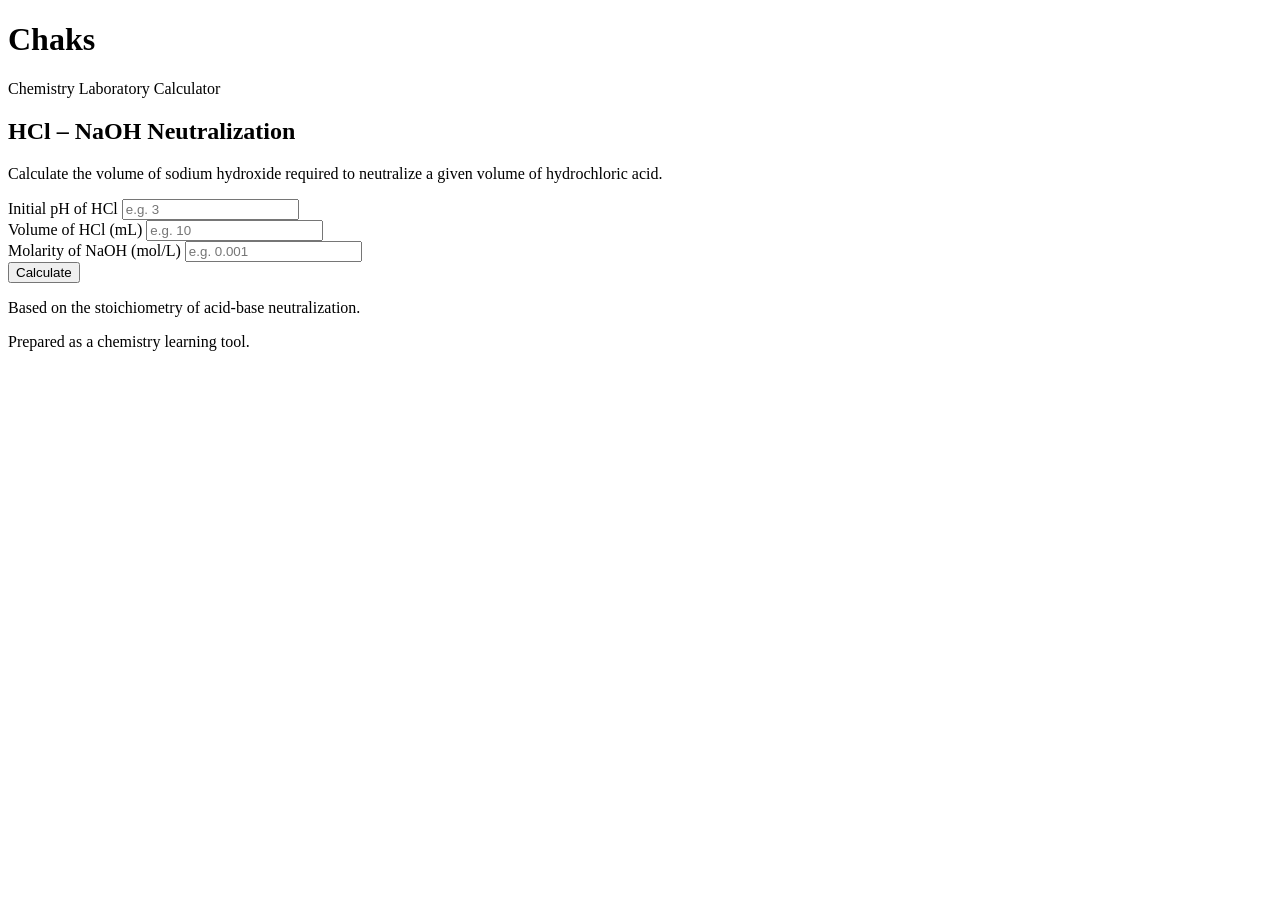
==== chaks/index.html @ a98084fc "Create index.html" ====
<!DOCTYPE html>
<html lang="en">

<head>
    <meta charset="UTF-8">
    <meta name="viewport"
          content="width=device-width, initial-scale=1.0">

    <title>Chaks | Neutralization Calculator</title>

    <link rel="stylesheet" href="style.css">
</head>

<body>

    <header>
        <h1>Chaks</h1>
        <p>Chemistry Laboratory Calculator</p>
    </header>

    <main>

        <h2>HCl – NaOH Neutralization</h2>

        <p class="intro">
            Calculate the volume of sodium hydroxide
            required to neutralize a given volume
            of hydrochloric acid.
        </p>

        <div class="input-group">
            <label for="ph">Initial pH of HCl</label>
            <input type="number" id="ph"
                   min="0" max="14" step="any"
                   placeholder="e.g. 3">
        </div>

        <div class="input-group">
            <label for="volume">Volume of HCl (mL)</label>
            <input type="number" id="volume"
                   min="0" step="any"
                   placeholder="e.g. 10">
        </div>

        <div class="input-group">
            <label for="molarity">Molarity of NaOH (mol/L)</label>
            <input type="number" id="molarity"
                   min="0" step="any"
                   placeholder="e.g. 0.001">
        </div>

        <button onclick="calculate()">
            Calculate
        </button>

        <div id="result" class="result"></div>

        <footer>
            <p>
                Based on the stoichiometry of
                acid-base neutralization.
            </p>
            <p>Prepared as a chemistry learning tool.</p>
        </footer>

    </main>

    <script src="script.js"></script>

</body>
</html>
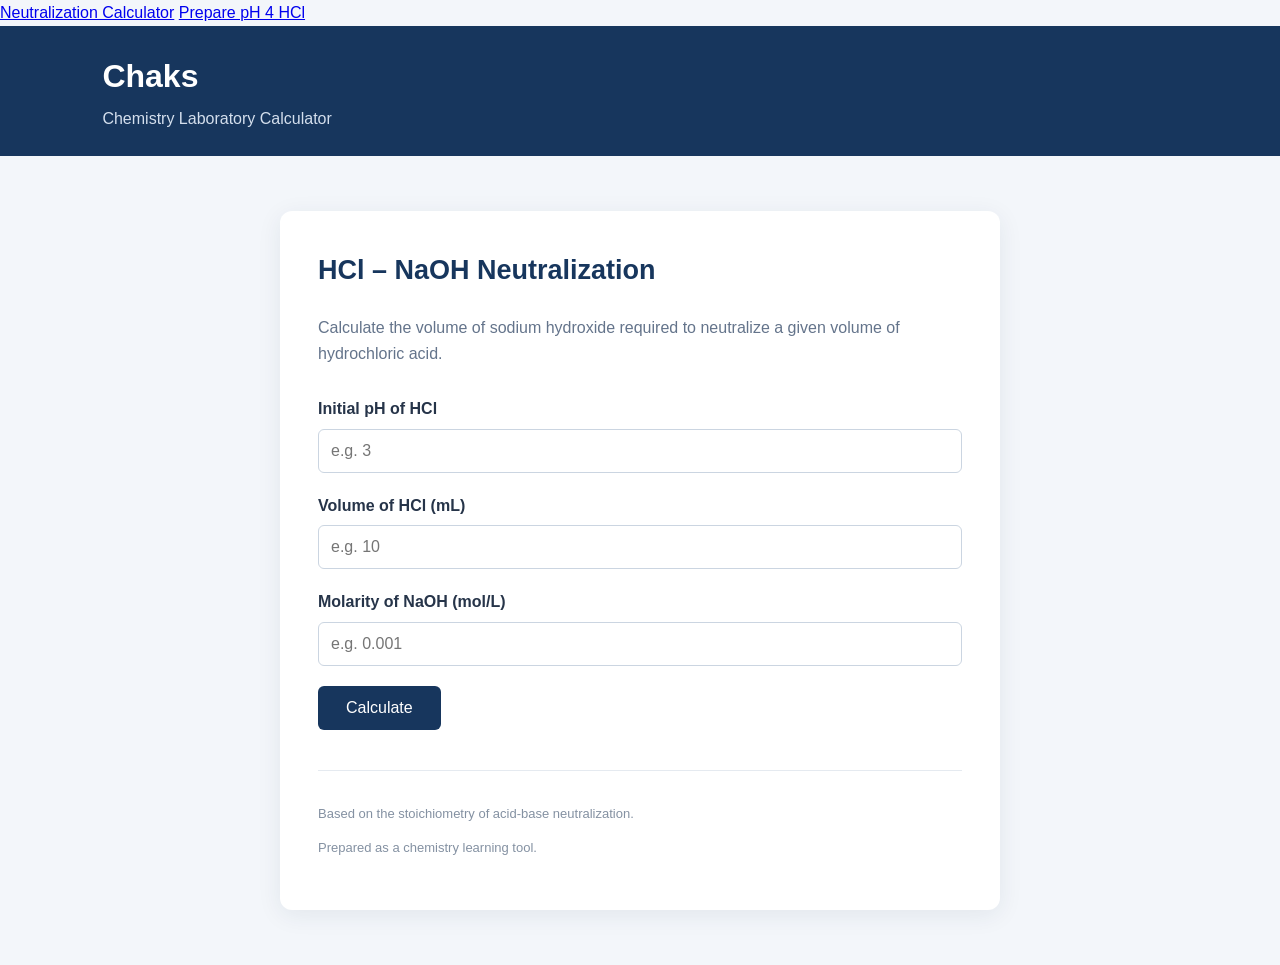
==== commit 33c63eed: "Update index.html" ====
--- a/chaks/index.html
+++ b/chaks/index.html
@@ -1,7 +1,10 @@
 
 <!DOCTYPE html>
 <html lang="en">
-
+<div class="tool-links">
+    <a href="index.html">Neutralization Calculator</a>
+    <a href="prepare-hcl.html">Prepare pH 4 HCl</a>
+</div>
 <head>
     <meta charset="UTF-8">
     <meta name="viewport"
--- a/chaks/style.css
+++ b/chaks/style.css
@@ -0,0 +1,122 @@
+
+* {
+    box-sizing: border-box;
+}
+
+body {
+    margin: 0;
+    font-family: -apple-system, BlinkMacSystemFont,
+                 "Segoe UI", sans-serif;
+    background: #f3f6fa;
+    color: #263449;
+    line-height: 1.6;
+}
+
+header {
+    background: #17365d;
+    color: white;
+    padding: 25px 8%;
+}
+
+header h1 {
+    margin: 0;
+    font-size: 32px;
+}
+
+header p {
+    margin: 4px 0 0;
+    color: #d4dfed;
+}
+
+main {
+    max-width: 720px;
+    margin: 55px auto;
+    padding: 38px;
+    background: white;
+    border-radius: 12px;
+    box-shadow: 0 5px 24px rgba(20, 45, 75, 0.08);
+}
+
+h2 {
+    color: #17365d;
+    font-size: 27px;
+    margin-top: 0;
+}
+
+.intro {
+    color: #64748b;
+    margin-bottom: 30px;
+}
+
+.input-group {
+    margin-bottom: 20px;
+}
+
+label {
+    display: block;
+    font-weight: 600;
+    margin-bottom: 7px;
+}
+
+input {
+    width: 100%;
+    padding: 12px;
+    border: 1px solid #cbd5e1;
+    border-radius: 6px;
+    font-size: 16px;
+}
+
+input:focus {
+    outline: none;
+    border-color: #2672b8;
+    box-shadow: 0 0 0 3px rgba(38, 114, 184, 0.12);
+}
+
+button {
+    background: #17365d;
+    color: white;
+    border: none;
+    border-radius: 6px;
+    padding: 13px 28px;
+    font-size: 16px;
+    cursor: pointer;
+}
+
+button:hover {
+    background: #245080;
+}
+
+.result {
+    margin-top: 25px;
+    padding: 20px;
+    background: #eef5fb;
+    border-left: 4px solid #2672b8;
+    border-radius: 5px;
+    display: none;
+}
+
+.result h3 {
+    color: #17365d;
+    margin-top: 0;
+}
+
+.result-value {
+    font-size: 30px;
+    font-weight: 700;
+    color: #17365d;
+}
+
+footer {
+    margin-top: 40px;
+    padding-top: 20px;
+    border-top: 1px solid #e5eaf0;
+    color: #8491a2;
+    font-size: 13px;
+}
+
+@media (max-width: 600px) {
+    main {
+        margin: 25px 14px;
+        padding: 24px;
+    }
+}
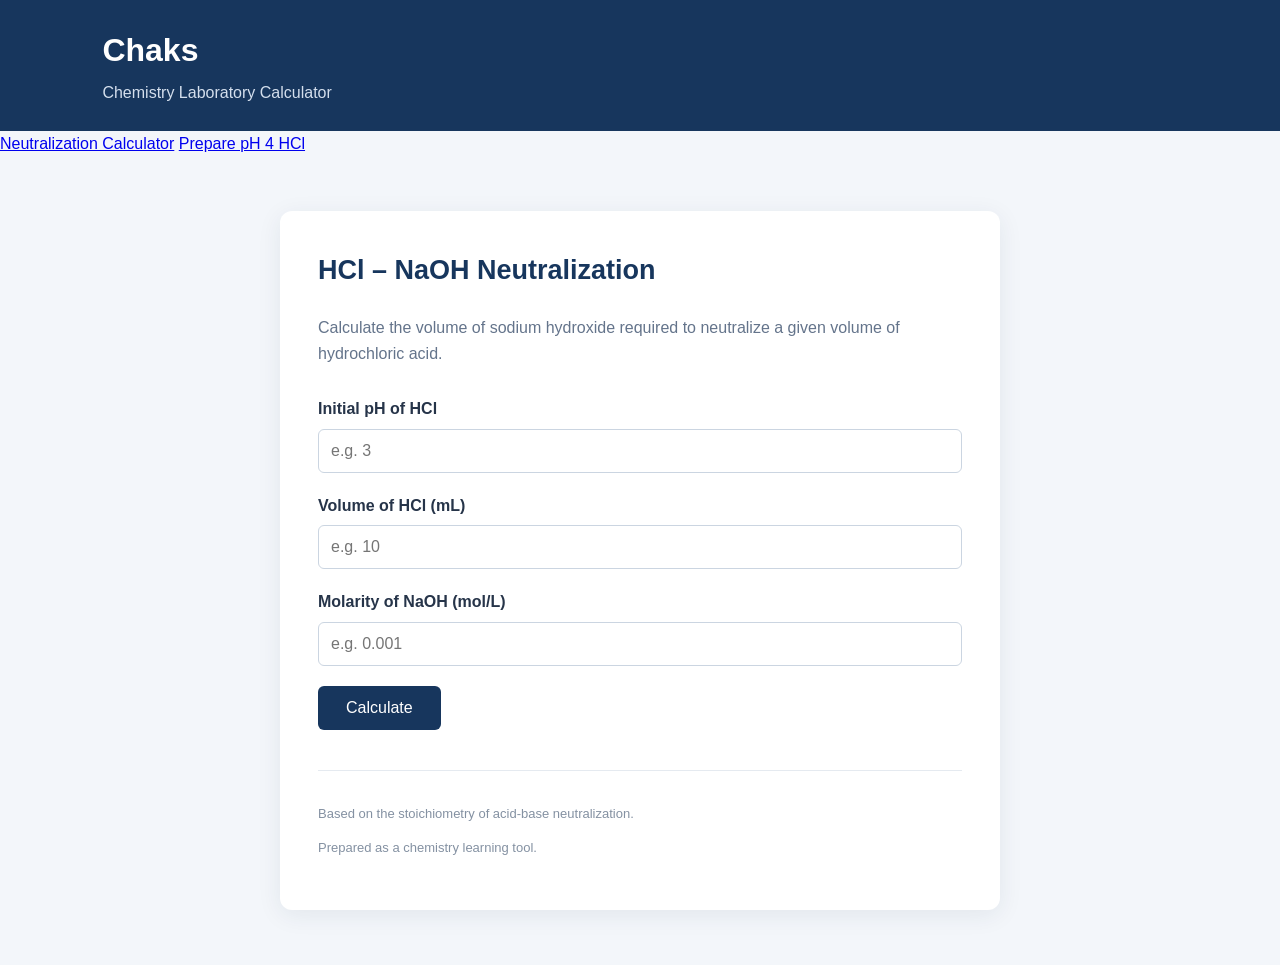
==== commit ea81bbe3: "Update index.html" ====
--- a/chaks/index.html
+++ b/chaks/index.html
@@ -1,10 +1,7 @@
 
 <!DOCTYPE html>
 <html lang="en">
-<div class="tool-links">
-    <a href="index.html">Neutralization Calculator</a>
-    <a href="prepare-hcl.html">Prepare pH 4 HCl</a>
-</div>
+
 <head>
     <meta charset="UTF-8">
     <meta name="viewport"
@@ -22,6 +19,11 @@
         <p>Chemistry Laboratory Calculator</p>
     </header>
 
+    <div class="tool-links">
+    <a href="index.html">Neutralization Calculator</a>
+    <a href="prepare-hcl.html">Prepare pH 4 HCl</a>
+    </div>
+    
     <main>
 
         <h2>HCl – NaOH Neutralization</h2>
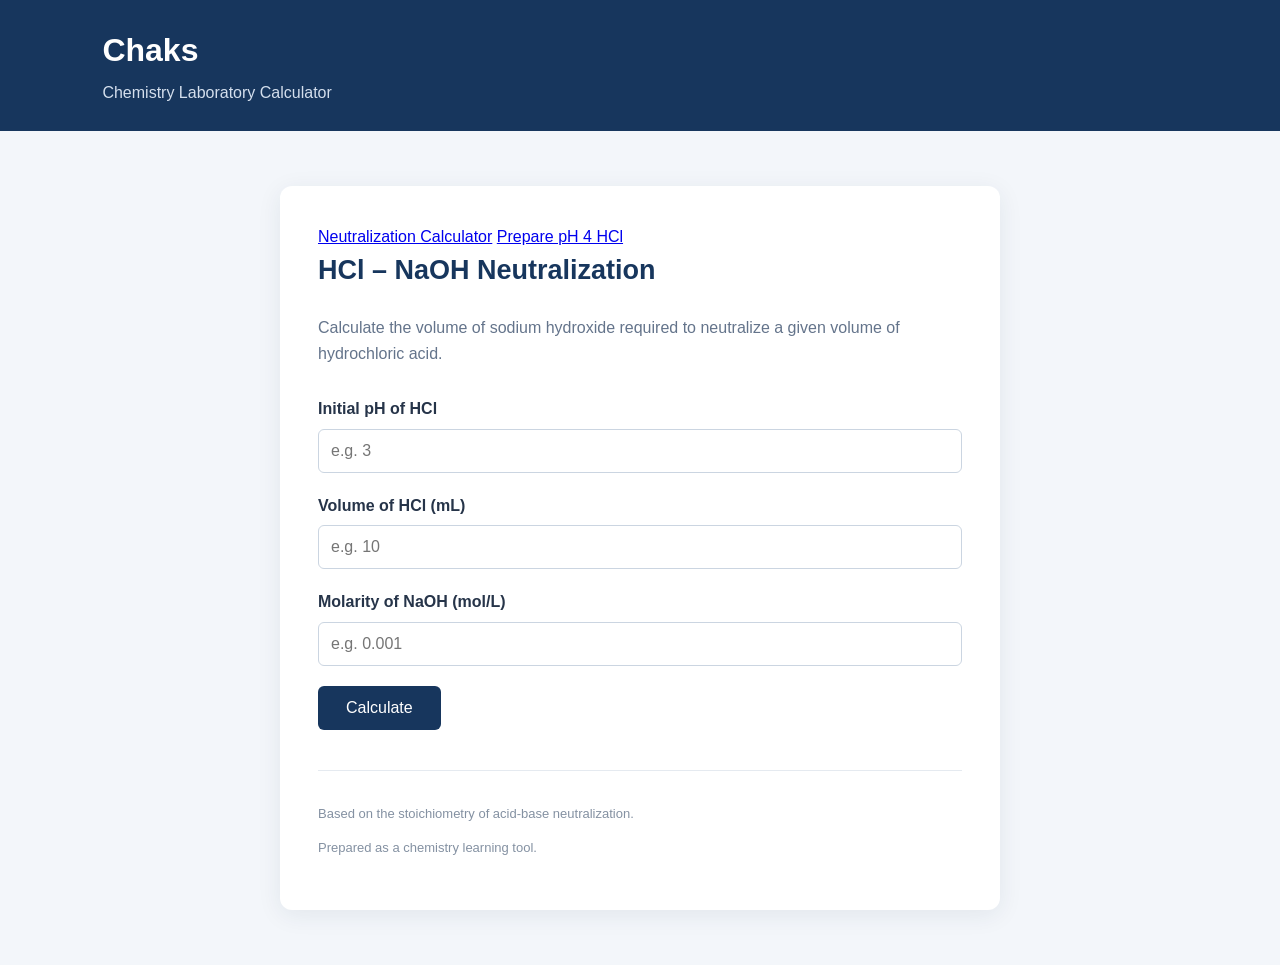
==== commit da0e65cd: "Update index.html" ====
--- a/chaks/index.html
+++ b/chaks/index.html
@@ -18,13 +18,13 @@
         <h1>Chaks</h1>
         <p>Chemistry Laboratory Calculator</p>
     </header>
+    
+    <main>
 
     <div class="tool-links">
     <a href="index.html">Neutralization Calculator</a>
     <a href="prepare-hcl.html">Prepare pH 4 HCl</a>
     </div>
-    
-    <main>
 
         <h2>HCl – NaOH Neutralization</h2>
 
